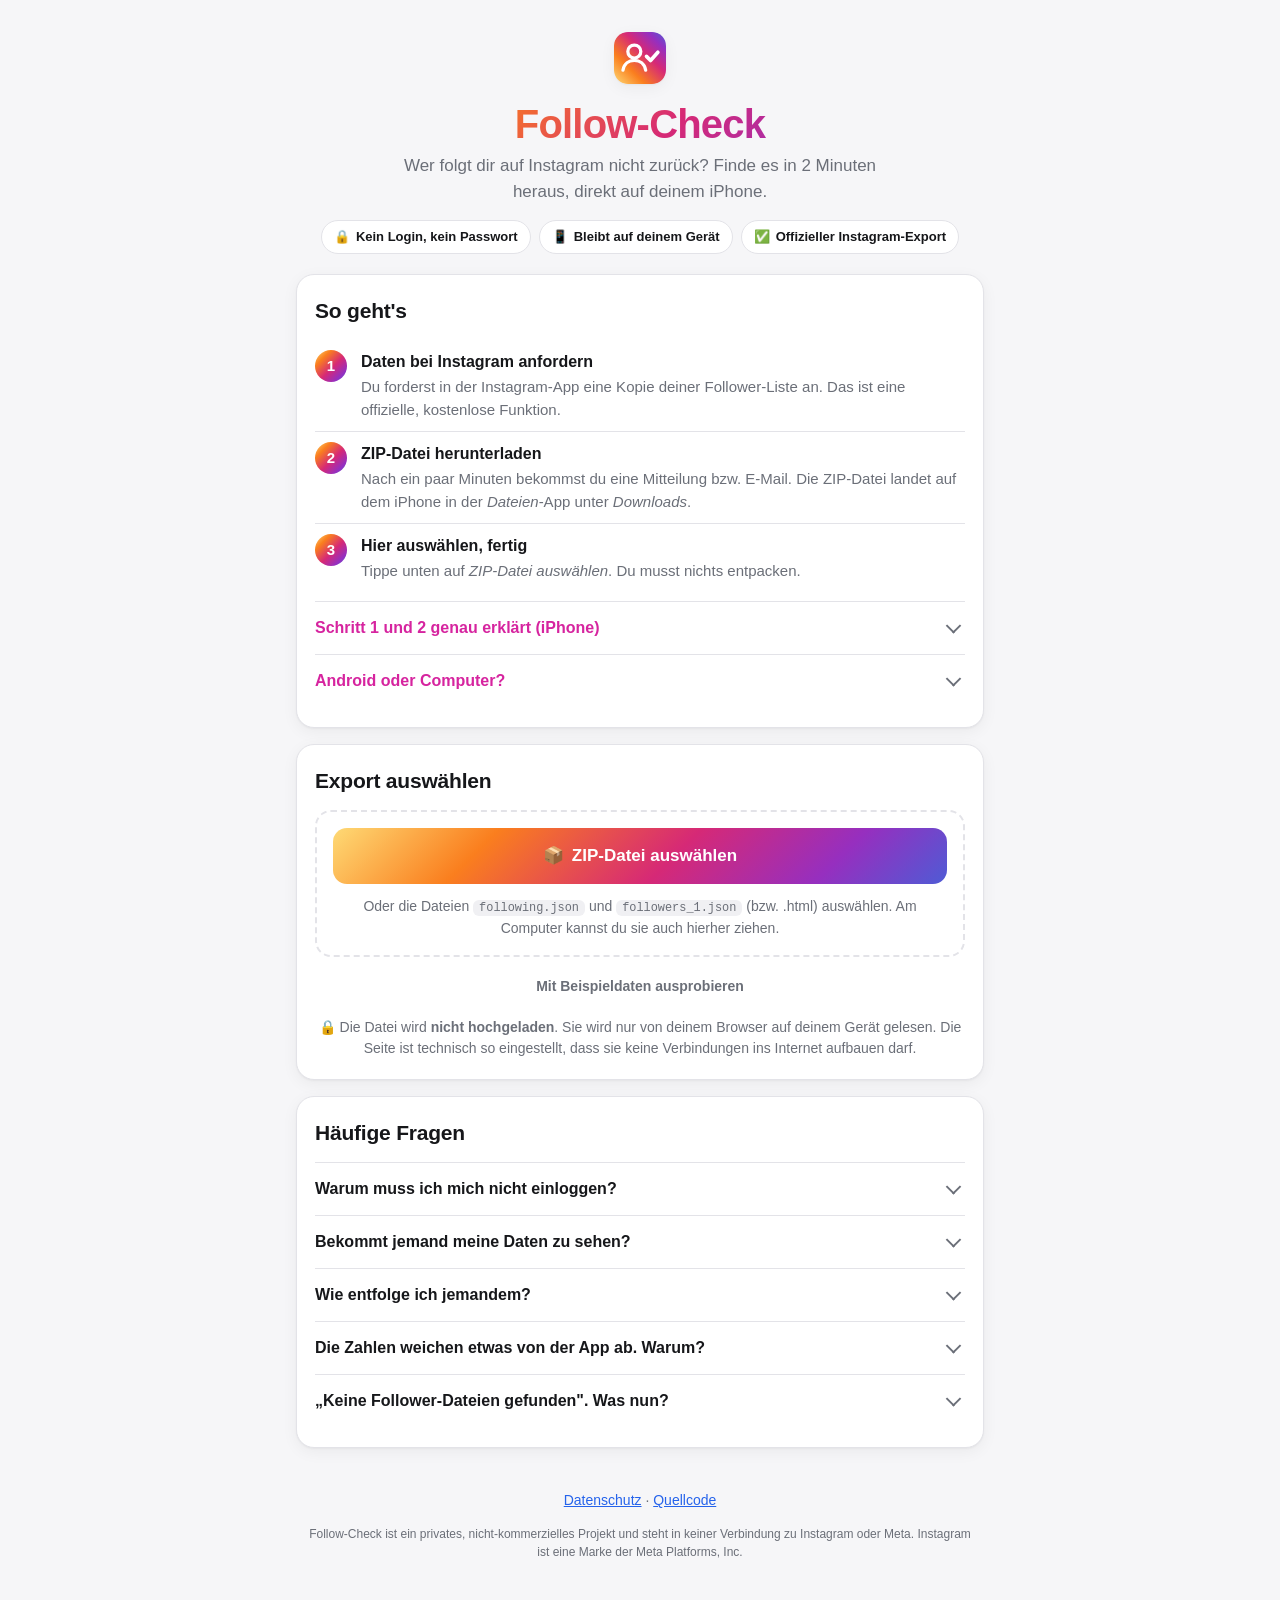
==== index.html @ 9e277bc3 "Initial Follow-Check web app release Add the first complete version of Follow-Check as a static GitH" ====
<!DOCTYPE html>
<html lang="de">
<head>
<meta charset="UTF-8">
<meta name="viewport" content="width=device-width, initial-scale=1, viewport-fit=cover">
<meta http-equiv="Content-Security-Policy" content="default-src 'none'; script-src 'self'; style-src 'self'; img-src 'self' data:; manifest-src 'self'; connect-src 'none'; form-action 'none'; base-uri 'none'">
<meta name="referrer" content="no-referrer">
<meta name="description" content="Finde heraus, wer dir auf Instagram nicht zurückfolgt. Ohne Login, ohne Upload: dein offizieller Datenexport wird nur auf deinem Gerät ausgewertet.">
<meta name="theme-color" content="#f6f6f8" media="(prefers-color-scheme: light)">
<meta name="theme-color" content="#0f1115" media="(prefers-color-scheme: dark)">
<meta name="apple-mobile-web-app-capable" content="yes">
<meta name="mobile-web-app-capable" content="yes">
<meta name="apple-mobile-web-app-status-bar-style" content="default">
<meta name="apple-mobile-web-app-title" content="Follow-Check">
<meta name="format-detection" content="telephone=no">
<title>Follow-Check</title>
<link rel="icon" href="icon.svg" type="image/svg+xml">
<link rel="apple-touch-icon" href="apple-touch-icon.png">
<link rel="manifest" href="manifest.webmanifest">
<link rel="stylesheet" href="style.css">
</head>
<body>
<div class="wrap">

  <header class="hero">
    <img class="logo" src="icon.svg" alt="" width="52" height="52">
    <h1>Follow-Check</h1>
    <p class="lead">Wer folgt dir auf Instagram nicht zurück? Finde es in 2 Minuten heraus, direkt auf deinem iPhone.</p>
    <ul class="trust">
      <li><span class="ico" aria-hidden="true">🔒</span>Kein Login, kein Passwort</li>
      <li><span class="ico" aria-hidden="true">📱</span>Bleibt auf deinem Gerät</li>
      <li><span class="ico" aria-hidden="true">✅</span>Offizieller Instagram-Export</li>
    </ul>
  </header>

  <!-- ===== Anleitung ===== -->
  <section class="card" id="anleitung" aria-labelledby="h-anleitung">
    <h2 id="h-anleitung">So geht's</h2>
    <ol class="steps">
      <li>
        <div class="step-num">1</div>
        <div>
          <strong>Daten bei Instagram anfordern</strong>
          <p>Du forderst in der Instagram-App eine Kopie deiner Follower-Liste an. Das ist eine offizielle, kostenlose Funktion.</p>
        </div>
      </li>
      <li>
        <div class="step-num">2</div>
        <div>
          <strong>ZIP-Datei herunterladen</strong>
          <p>Nach ein paar Minuten bekommst du eine Mitteilung bzw. E-Mail. Die ZIP-Datei landet auf dem iPhone in der <em>Dateien</em>-App unter <em>Downloads</em>.</p>
        </div>
      </li>
      <li>
        <div class="step-num">3</div>
        <div>
          <strong>Hier auswählen, fertig</strong>
          <p>Tippe unten auf <em>ZIP-Datei auswählen</em>. Du musst nichts entpacken.</p>
        </div>
      </li>
    </ol>

    <details class="guide" id="guide-iphone">
      <summary>Schritt 1 und 2 genau erklärt (iPhone)</summary>
      <div class="guide-body">
        <h3>Export in der Instagram-App anfordern</h3>
        <ol class="sub">
          <li>Öffne Instagram und tippe unten rechts auf dein <b>Profilbild</b>.</li>
          <li>Tippe oben rechts auf das <b>Menü ☰</b>.</li>
          <li>Tippe auf <b>Kontenübersicht</b> (Accounts Center).</li>
          <li>Wähle <b>Deine Informationen und Berechtigungen</b>.</li>
          <li>Tippe auf <b>Deine Informationen exportieren</b> und dann auf <b>Export erstellen</b>.</li>
          <li>Wähle dein <b>Instagram-Profil</b> und dann <b>Auf Gerät exportieren</b>.</li>
          <li>Tippe auf <b>Informationen anpassen</b>, entferne alle Häkchen und wähle nur <b>Follower und gefolgte Konten</b>. So ist der Export klein und schnell fertig.</li>
          <li>Stelle ein: <b>Zeitraum: Gesamter Zeitraum</b> und <b>Format: JSON</b>.</li>
          <li>Tippe auf <b>Export starten</b>.</li>
        </ol>
        <p class="note">Die Bezeichnungen können je nach App-Version leicht abweichen. Auf Englisch heisst es: Accounts Center → Your information and permissions → Export your information.</p>

        <h3>ZIP-Datei herunterladen</h3>
        <ol class="sub">
          <li>Warte auf die Mitteilung oder E-Mail von Instagram. Meist dauert es nur wenige Minuten, manchmal länger.</li>
          <li>Gehe wieder zu <b>Deine Informationen exportieren</b>. Beim fertigen Export tippst du auf <b>Herunterladen</b> (evtl. musst du dein Passwort bei Instagram bestätigen).</li>
          <li>Safari fragt, ob du die Datei laden möchtest: <b>Laden</b>. Die Datei heisst z.&nbsp;B. <code>instagram-deinname-2026-…zip</code>.</li>
          <li>Komm zurück auf diese Seite und tippe auf <b>ZIP-Datei auswählen</b> → <b>Durchsuchen</b> → <b>Downloads</b>.</li>
        </ol>
        <p class="note">Nicht entpacken nötig. Falls du die ZIP doch schon entpackt hast: Wähle die Dateien <code>following.json</code> und <code>followers_1.json</code> aus dem Ordner <code>connections/followers_and_following</code>.</p>
      </div>
    </details>

    <details class="guide">
      <summary>Android oder Computer?</summary>
      <div class="guide-body">
        <p>Funktioniert genau gleich. Am Computer kannst du den Export auch unter <b>accountscenter.instagram.com</b> → <b>Deine Informationen und Berechtigungen</b> → <b>Deine Informationen exportieren</b> anfordern. Danach die ZIP-Datei hier auswählen oder einfach ins Feld ziehen.</p>
      </div>
    </details>
  </section>

  <!-- ===== Upload ===== -->
  <section class="card upload" id="upload" aria-labelledby="h-upload">
    <h2 id="h-upload">Export auswählen</h2>
    <div class="drop" id="drop">
      <label class="btn btn-primary btn-big" for="file">
        <span aria-hidden="true">📦</span> ZIP-Datei auswählen
      </label>
      <input type="file" id="file" multiple>
      <p class="hint">Oder die Dateien <code>following.json</code> und <code>followers_1.json</code> (bzw. .html) auswählen. Am Computer kannst du sie auch hierher ziehen.</p>
    </div>
    <div class="status" id="status" role="status" aria-live="polite"></div>
    <div class="row-actions">
      <button class="btn btn-ghost" id="demo" type="button">Mit Beispieldaten ausprobieren</button>
    </div>
    <p class="privacy-note">🔒 Die Datei wird <b>nicht hochgeladen</b>. Sie wird nur von deinem Browser auf deinem Gerät gelesen. Die Seite ist technisch so eingestellt, dass sie keine Verbindungen ins Internet aufbauen darf.</p>
  </section>

  <!-- ===== Ergebnisse ===== -->
  <section id="results" class="results" hidden aria-labelledby="h-results">
    <h2 id="h-results" class="visually-hidden">Ergebnis</h2>

    <div class="summary" id="summary"></div>

    <div class="sticky">
      <div class="segmented" role="tablist" aria-label="Kategorie">
        <button role="tab" class="seg active" data-key="notback" aria-selected="true">
          <span class="seg-label">Folgen dir nicht</span><span class="seg-count" id="c-notback">0</span>
        </button>
        <button role="tab" class="seg" data-key="fans" aria-selected="false">
          <span class="seg-label">Du folgst nicht</span><span class="seg-count" id="c-fans">0</span>
        </button>
        <button role="tab" class="seg" data-key="mutual" aria-selected="false">
          <span class="seg-label">Gegenseitig</span><span class="seg-count" id="c-mutual">0</span>
        </button>
      </div>
      <div class="filters">
        <input type="search" id="search" placeholder="Username suchen" autocomplete="off" autocapitalize="none" autocorrect="off" spellcheck="false" enterkeyhint="search" aria-label="Username suchen">
        <select id="sort" aria-label="Sortierung">
          <option value="az">A–Z</option>
          <option value="new">Neueste zuerst</option>
          <option value="old">Älteste zuerst</option>
        </select>
      </div>
    </div>

    <p class="desc" id="desc"></p>
    <label class="toggle"><input type="checkbox" id="hide-done"> Abgehakte ausblenden</label>

    <ul class="list" id="list"></ul>
    <div class="empty" id="empty" hidden></div>

    <div class="tools card">
      <h3>Liste weiterverwenden</h3>
      <div class="tool-buttons">
        <button class="btn" id="copy" type="button">Liste kopieren</button>
        <button class="btn" id="export" type="button">Als CSV speichern</button>
        <button class="btn btn-ghost" id="reset" type="button">Neu starten</button>
      </div>
      <label class="toggle remember">
        <input type="checkbox" id="remember">
        <span><b>Auf diesem Gerät merken</b><br><small>Praktisch, wenn du zwischen Instagram und Safari hin- und herwechselst. Wird nur im Browser dieses Geräts gespeichert, nie an uns gesendet. Mit „Neu starten" wieder gelöscht.</small></span>
      </label>
    </div>
  </section>

  <!-- ===== FAQ ===== -->
  <section class="card faq" aria-labelledby="h-faq">
    <h2 id="h-faq">Häufige Fragen</h2>
    <details>
      <summary>Warum muss ich mich nicht einloggen?</summary>
      <p>Weil du deine Daten selbst bei Instagram anforderst. Follow-Check liest nur die Datei, die du auswählst. Gib dein Instagram-Passwort nie auf fremden Seiten ein. Seriöse Tools brauchen es nicht.</p>
    </details>
    <details>
      <summary>Bekommt jemand meine Daten zu sehen?</summary>
      <p>Nein. Die Auswertung passiert komplett in deinem Browser. Es gibt keinen Server, keine Datenbank und kein Tracking. Du kannst nach dem Laden der Seite sogar in den Flugmodus wechseln, es funktioniert trotzdem.</p>
    </details>
    <details>
      <summary>Wie entfolge ich jemandem?</summary>
      <p>Tippe in der Liste auf einen Namen. Das Profil öffnet sich in der Instagram-App, dort tippst du auf <em>Gefolgt</em> → <em>Nicht mehr folgen</em>. Zurück in Safari ist der Eintrag abgehakt, damit du den Überblick behältst.</p>
    </details>
    <details>
      <summary>Die Zahlen weichen etwas von der App ab. Warum?</summary>
      <p>Der Export ist eine Momentaufnahme. Wer dir seither gefolgt ist oder entfolgt hat, fehlt. Ausserdem führt Instagram deaktivierte oder gesperrte Konten teilweise noch im Export. Für aktuelle Zahlen einfach einen neuen Export anfordern.</p>
    </details>
    <details>
      <summary>„Keine Follower-Dateien gefunden". Was nun?</summary>
      <p>Wahrscheinlich wurde beim Export nicht <em>Follower und gefolgte Konten</em> ausgewählt oder das Format war nicht JSON bzw. HTML. Fordere den Export nochmals gemäss Anleitung an. Wenn Instagram den Export in mehrere ZIP-Dateien aufteilt, wähle alle gleichzeitig aus.</p>
    </details>
  </section>

  <footer class="footer">
    <p><a href="datenschutz.html">Datenschutz</a> · <a href="https://github.com/linusscodingg/Insta-Flow" rel="noopener noreferrer">Quellcode</a></p>
    <p class="small">Follow-Check ist ein privates, nicht-kommerzielles Projekt und steht in keiner Verbindung zu Instagram oder Meta. Instagram ist eine Marke der Meta Platforms, Inc.</p>
  </footer>
</div>

<div class="toast" id="toast" role="status" aria-live="polite"></div>
<script src="app.js"></script>
</body>
</html>
---- style.css ----
:root {
  --bg: #f6f6f8;
  --card: #ffffff;
  --card2: #f0f0f3;
  --border: #e3e3e8;
  --text: #16171a;
  --muted: #6b6f78;
  --accent: #d6249f;
  --accent-soft: rgba(214, 36, 159, .10);
  --grad: linear-gradient(135deg, #feda75 0%, #fa7e1e 25%, #d62976 55%, #962fbf 80%, #4f5bd5 100%);
  --green: #16a34a;
  --green-soft: rgba(22, 163, 74, .10);
  --red: #e0245e;
  --red-soft: rgba(224, 36, 94, .10);
  --blue: #2563eb;
  --blue-soft: rgba(37, 99, 235, .10);
  --shadow: 0 1px 2px rgba(0,0,0,.04), 0 4px 16px rgba(0,0,0,.05);
  --radius: 18px;
  color-scheme: light dark;
}
@media (prefers-color-scheme: dark) {
  :root {
    --bg: #0f1115;
    --card: #181b22;
    --card2: #222630;
    --border: #2c313c;
    --text: #eceef1;
    --muted: #9aa0ac;
    --accent-soft: rgba(214, 36, 159, .18);
    --green: #34d399;
    --green-soft: rgba(52, 211, 153, .14);
    --red: #fb7185;
    --red-soft: rgba(251, 113, 133, .14);
    --blue: #60a5fa;
    --blue-soft: rgba(96, 165, 250, .14);
    --shadow: none;
  }
}

* { box-sizing: border-box; }
[hidden] { display: none !important; }
html { -webkit-text-size-adjust: 100%; text-size-adjust: 100%; }
body {
  margin: 0;
  font-family: -apple-system, BlinkMacSystemFont, "SF Pro Text", "Segoe UI", Roboto, Helvetica, Arial, sans-serif;
  background: var(--bg);
  color: var(--text);
  line-height: 1.5;
  font-size: 16px;
  -webkit-tap-highlight-color: transparent;
}
a { color: var(--blue); }
code {
  background: var(--card2); padding: 1px 6px; border-radius: 6px;
  font-size: .85em; word-break: break-all;
}
.visually-hidden {
  position: absolute !important; width: 1px; height: 1px; overflow: hidden;
  clip: rect(0 0 0 0); white-space: nowrap;
}

.wrap {
  max-width: 720px; margin: 0 auto;
  padding: calc(20px + env(safe-area-inset-top)) max(16px, env(safe-area-inset-right)) calc(40px + env(safe-area-inset-bottom)) max(16px, env(safe-area-inset-left));
}

/* ---------- Hero ---------- */
.hero { text-align: center; padding: 12px 4px 20px; }
.logo { border-radius: 14px; box-shadow: var(--shadow); }
.hero h1 {
  font-size: 32px; line-height: 1.15; margin: 10px 0 6px; letter-spacing: -.02em;
  background: var(--grad); -webkit-background-clip: text; background-clip: text; -webkit-text-fill-color: transparent;
}
.lead { margin: 0 auto 16px; color: var(--muted); font-size: 17px; max-width: 30em; }
.trust {
  list-style: none; padding: 0; margin: 0;
  display: flex; flex-wrap: wrap; justify-content: center; gap: 8px;
}
.trust li {
  background: var(--card); border: 1px solid var(--border); border-radius: 999px;
  padding: 6px 12px; font-size: 13px; font-weight: 600; display: flex; align-items: center; gap: 6px;
}

/* ---------- Cards ---------- */
.card {
  background: var(--card); border: 1px solid var(--border); border-radius: var(--radius);
  padding: 20px 18px; margin: 0 0 16px; box-shadow: var(--shadow);
}
.card h2 { font-size: 21px; margin: 0 0 14px; letter-spacing: -.01em; }
.card h3 { font-size: 16px; margin: 18px 0 8px; }

/* Steps */
.steps { list-style: none; padding: 0; margin: 0 0 8px; }
.steps li { display: flex; gap: 14px; align-items: flex-start; padding: 10px 0; }
.steps li + li { border-top: 1px solid var(--border); }
.steps p { margin: 2px 0 0; color: var(--muted); font-size: 15px; }
.step-num {
  flex: none; width: 32px; height: 32px; border-radius: 50%;
  background: var(--grad); color: #fff; font-weight: 700;
  display: grid; place-items: center; font-size: 15px;
}

/* Details / accordions */
details { border-top: 1px solid var(--border); }
details:last-of-type { border-bottom: 0; }
summary {
  list-style: none; cursor: pointer; font-weight: 600; padding: 14px 28px 14px 0;
  position: relative; min-height: 48px; display: flex; align-items: center;
}
summary::-webkit-details-marker { display: none; }
summary::after {
  content: ""; position: absolute; right: 6px; top: 50%;
  width: 9px; height: 9px; border-right: 2px solid var(--muted); border-bottom: 2px solid var(--muted);
  transform: translateY(-70%) rotate(45deg); transition: transform .2s;
}
details[open] > summary::after { transform: translateY(-30%) rotate(-135deg); }
.guide summary { color: var(--accent); }
.guide-body { padding: 0 0 12px; }
.guide-body h3:first-child { margin-top: 0; }
.sub { padding-left: 22px; margin: 0; }
.sub li { margin: 0 0 8px; padding-left: 2px; }
.note {
  font-size: 14px; color: var(--muted); background: var(--card2);
  border-radius: 12px; padding: 10px 12px; margin: 10px 0 0;
}
.faq details p { margin: 0 0 14px; color: var(--muted); }

/* ---------- Buttons ---------- */
.btn {
  appearance: none; -webkit-appearance: none;
  display: inline-flex; align-items: center; justify-content: center; gap: 8px;
  min-height: 44px; padding: 10px 16px; border-radius: 12px;
  border: 1px solid var(--border); background: var(--card2); color: var(--text);
  font: inherit; font-weight: 600; font-size: 15px; cursor: pointer;
  touch-action: manipulation;
}
.btn:active { transform: scale(.98); }
.btn:disabled { opacity: .45; cursor: not-allowed; }
.btn-primary { background: var(--grad); color: #fff; border: 0; }
.btn-big { width: 100%; min-height: 56px; font-size: 17px; border-radius: 14px; }
.btn-ghost { background: transparent; }

/* ---------- Upload ---------- */
.drop {
  border: 2px dashed var(--border); border-radius: 16px; padding: 16px;
  text-align: center; transition: border-color .15s, background .15s;
}
.drop.dragover { border-color: var(--accent); background: var(--accent-soft); }
.drop input[type=file] {
  position: absolute; width: 1px; height: 1px; opacity: 0; pointer-events: none;
}
.drop label:focus-within, .drop input:focus-visible + .hint { outline: 2px solid var(--accent); }
.hint { font-size: 14px; color: var(--muted); margin: 12px 0 0; }
.status { margin-top: 12px; }
.status:empty { display: none; }
.status .line {
  display: flex; gap: 8px; align-items: flex-start; font-size: 15px;
  padding: 8px 12px; border-radius: 10px; margin-bottom: 6px; background: var(--card2);
}
.status .ok { background: var(--green-soft); color: var(--green); }
.status .err { background: var(--red-soft); color: var(--red); }
.status .info { color: var(--muted); }
.row-actions { display: flex; justify-content: center; margin-top: 8px; }
.row-actions .btn { font-size: 14px; color: var(--muted); border: 0; }
.privacy-note { font-size: 14px; color: var(--muted); margin: 8px 0 0; text-align: center; }

/* ---------- Results ---------- */
.results { margin-bottom: 16px; scroll-margin-top: 8px; }
.summary {
  display: grid; grid-template-columns: repeat(2, 1fr); gap: 10px; margin-bottom: 12px;
}
.stat {
  background: var(--card); border: 1px solid var(--border); border-radius: 16px;
  padding: 12px 14px; box-shadow: var(--shadow);
}
.stat .n { font-size: 26px; font-weight: 700; letter-spacing: -.02em; line-height: 1.1; }
.stat .l { font-size: 13px; color: var(--muted); }

.sticky {
  position: sticky; top: 0; z-index: 5;
  background: var(--bg);
  padding: calc(8px + env(safe-area-inset-top)) 0 8px;
  margin: 0 calc(-1 * max(16px, env(safe-area-inset-left)));
  padding-left: max(16px, env(safe-area-inset-left)); padding-right: max(16px, env(safe-area-inset-right));
}
@supports ((-webkit-backdrop-filter: blur(1px)) or (backdrop-filter: blur(1px))) {
  .sticky {
    background: color-mix(in srgb, var(--bg) 92%, transparent);
    -webkit-backdrop-filter: saturate(180%) blur(16px); backdrop-filter: saturate(180%) blur(16px);
  }
}
.segmented {
  display: grid; grid-template-columns: repeat(3, 1fr); gap: 4px;
  background: var(--card2); padding: 4px; border-radius: 14px;
}
.seg {
  appearance: none; -webkit-appearance: none; border: 0; background: transparent; color: var(--muted);
  font: inherit; font-size: 13px; font-weight: 600; padding: 8px 4px; border-radius: 10px;
  min-height: 52px; cursor: pointer; display: flex; flex-direction: column; align-items: center; justify-content: center;
  line-height: 1.2; touch-action: manipulation;
}
.seg-count { font-size: 18px; font-weight: 700; color: var(--text); }
.seg.active { background: var(--card); color: var(--text); box-shadow: 0 1px 3px rgba(0,0,0,.12); }
.seg.active[data-key=notback] .seg-count { color: var(--red); }
.seg.active[data-key=fans] .seg-count { color: var(--blue); }
.seg.active[data-key=mutual] .seg-count { color: var(--green); }

.filters { display: flex; gap: 8px; margin-top: 8px; }
.filters input, .filters select {
  font: inherit; font-size: 16px; /* 16px verhindert Auto-Zoom auf iOS */
  color: var(--text); background: var(--card); border: 1px solid var(--border);
  border-radius: 12px; min-height: 44px; padding: 8px 12px;
}
.filters input { flex: 1; min-width: 0; -webkit-appearance: none; appearance: none; }
.filters select { flex: none; max-width: 42%; }
.filters input:focus, .filters select:focus { outline: none; border-color: var(--accent); }

.desc { color: var(--muted); font-size: 14px; margin: 10px 2px 4px; }
.toggle {
  display: flex; gap: 10px; align-items: center; font-size: 14px; color: var(--muted);
  min-height: 40px; cursor: pointer; padding: 0 2px;
}
.toggle input { width: 20px; height: 20px; accent-color: var(--accent); flex: none; margin: 0; }

.list { list-style: none; margin: 0; padding: 0; background: var(--card); border: 1px solid var(--border); border-radius: var(--radius); overflow: hidden; box-shadow: var(--shadow); }
.list:empty { display: none; }
.item { display: flex; align-items: center; border-top: 1px solid var(--border); }
.item:first-child { border-top: 0; }
.item a.open {
  flex: 1; min-width: 0; display: flex; align-items: center; gap: 12px;
  padding: 10px 6px 10px 14px; min-height: 60px; color: var(--text); text-decoration: none;
}
.item a.open:active { background: var(--card2); }
.avatar {
  flex: none; width: 40px; height: 40px; border-radius: 50%;
  display: grid; place-items: center; font-weight: 700; color: #fff; font-size: 16px;
  text-transform: uppercase;
}
.meta { min-width: 0; flex: 1; }
.uname { font-weight: 600; white-space: nowrap; overflow: hidden; text-overflow: ellipsis; display: block; }
.since { font-size: 13px; color: var(--muted); display: block; }
.chev { flex: none; color: var(--muted); font-size: 22px; line-height: 1; padding-right: 2px; }
.check {
  flex: none; appearance: none; -webkit-appearance: none; border: 0; background: transparent;
  width: 52px; min-height: 60px; display: grid; place-items: center; cursor: pointer; touch-action: manipulation;
}
.check span {
  width: 26px; height: 26px; border-radius: 50%; border: 2px solid var(--border);
  display: grid; place-items: center; font-size: 15px; color: transparent; font-weight: 700;
}
.item.done .check span { background: var(--green); border-color: var(--green); color: #fff; }
.item.done .uname { text-decoration: line-through; color: var(--muted); }
.item.done .avatar { opacity: .45; }
.empty {
  text-align: center; color: var(--muted); padding: 32px 16px; background: var(--card);
  border: 1px solid var(--border); border-radius: var(--radius);
}
.more { display: flex; justify-content: center; padding: 12px; }

.tools { margin-top: 16px; }
.tools h3 { margin-top: 0; }
.tool-buttons { display: flex; flex-wrap: wrap; gap: 8px; margin-bottom: 8px; }
.tool-buttons .btn { flex: 1 1 140px; }
.remember { align-items: flex-start; color: var(--text); padding-top: 8px; border-top: 1px solid var(--border); margin-top: 8px; }
.remember input { margin-top: 3px; }
.remember small { color: var(--muted); font-size: 13px; }

/* ---------- Footer / Toast ---------- */
.footer { text-align: center; color: var(--muted); font-size: 14px; padding: 12px 8px 0; }
.footer .small { font-size: 12px; }
.toast {
  position: fixed; left: 50%; bottom: calc(20px + env(safe-area-inset-bottom));
  transform: translateX(-50%) translateY(20px); opacity: 0; pointer-events: none;
  background: #16171a; color: #fff; padding: 10px 16px; border-radius: 999px; font-size: 14px; font-weight: 600;
  transition: opacity .2s, transform .2s; z-index: 20; max-width: calc(100% - 32px); text-align: center;
}
.toast.show { opacity: 1; transform: translateX(-50%) translateY(0); }

/* ---------- Unterseiten (Datenschutz) ---------- */
.page h1 { font-size: 28px; margin: 8px 0 4px; }
.page h2 { font-size: 19px; margin: 24px 0 6px; }
.page p, .page li { color: var(--text); }
.page .muted { color: var(--muted); }
.back { display: inline-flex; align-items: center; gap: 6px; min-height: 44px; font-weight: 600; text-decoration: none; }

@media (min-width: 640px) {
  .summary { grid-template-columns: repeat(4, 1fr); }
  .seg { font-size: 14px; }
  .hero h1 { font-size: 40px; }
}
@media (prefers-reduced-motion: reduce) {
  * { transition: none !important; }
}
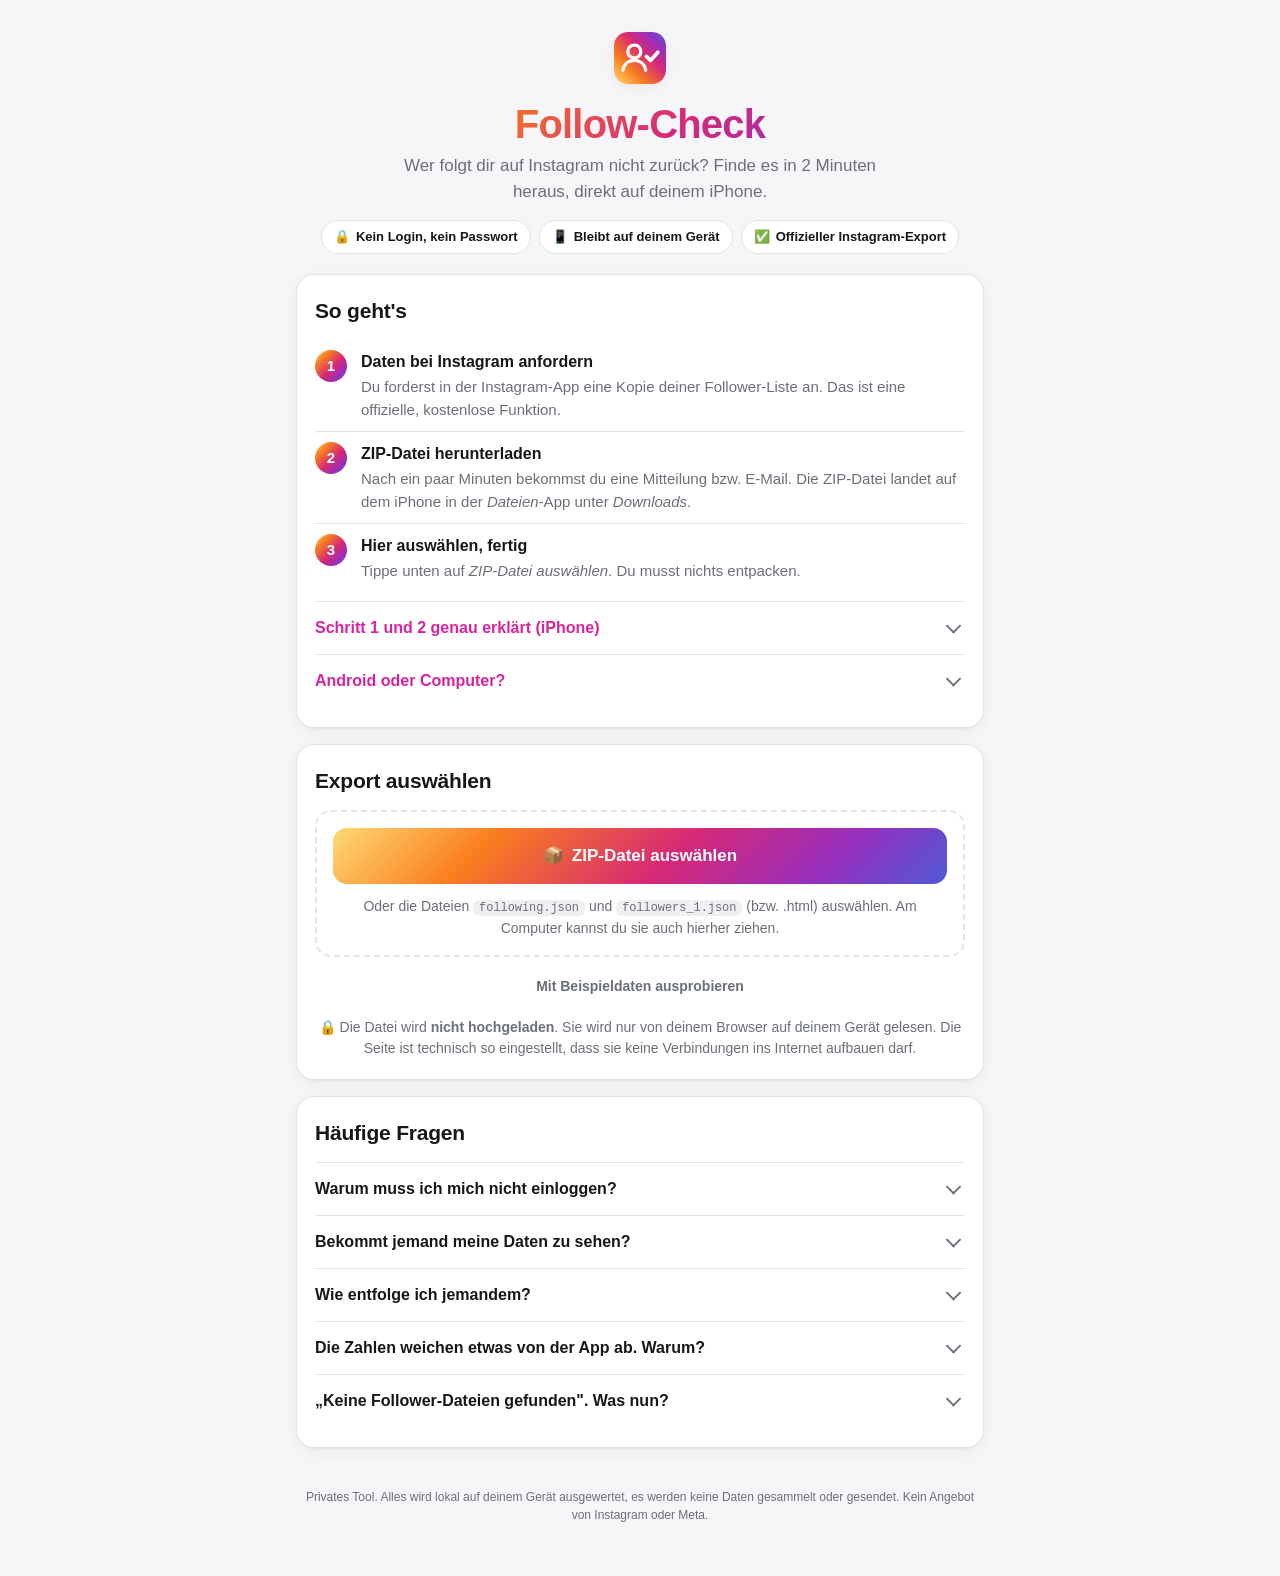
==== commit ac41691e: "Remove privacy page and block indexing Deletes the separate Datenschutz page and removes its links, " ====
--- a/index.html
+++ b/index.html
@@ -5,6 +5,7 @@
 <meta name="viewport" content="width=device-width, initial-scale=1, viewport-fit=cover">
 <meta http-equiv="Content-Security-Policy" content="default-src 'none'; script-src 'self'; style-src 'self'; img-src 'self' data:; manifest-src 'self'; connect-src 'none'; form-action 'none'; base-uri 'none'">
 <meta name="referrer" content="no-referrer">
+<meta name="robots" content="noindex, nofollow">
 <meta name="description" content="Finde heraus, wer dir auf Instagram nicht zurückfolgt. Ohne Login, ohne Upload: dein offizieller Datenexport wird nur auf deinem Gerät ausgewertet.">
 <meta name="theme-color" content="#f6f6f8" media="(prefers-color-scheme: light)">
 <meta name="theme-color" content="#0f1115" media="(prefers-color-scheme: dark)">
@@ -187,8 +188,7 @@
   </section>
 
   <footer class="footer">
-    <p><a href="datenschutz.html">Datenschutz</a> · <a href="https://github.com/linusscodingg/Insta-Flow" rel="noopener noreferrer">Quellcode</a></p>
-    <p class="small">Follow-Check ist ein privates, nicht-kommerzielles Projekt und steht in keiner Verbindung zu Instagram oder Meta. Instagram ist eine Marke der Meta Platforms, Inc.</p>
+    <p class="small">Privates Tool. Alles wird lokal auf deinem Gerät ausgewertet, es werden keine Daten gesammelt oder gesendet. Kein Angebot von Instagram oder Meta.</p>
   </footer>
 </div>
 
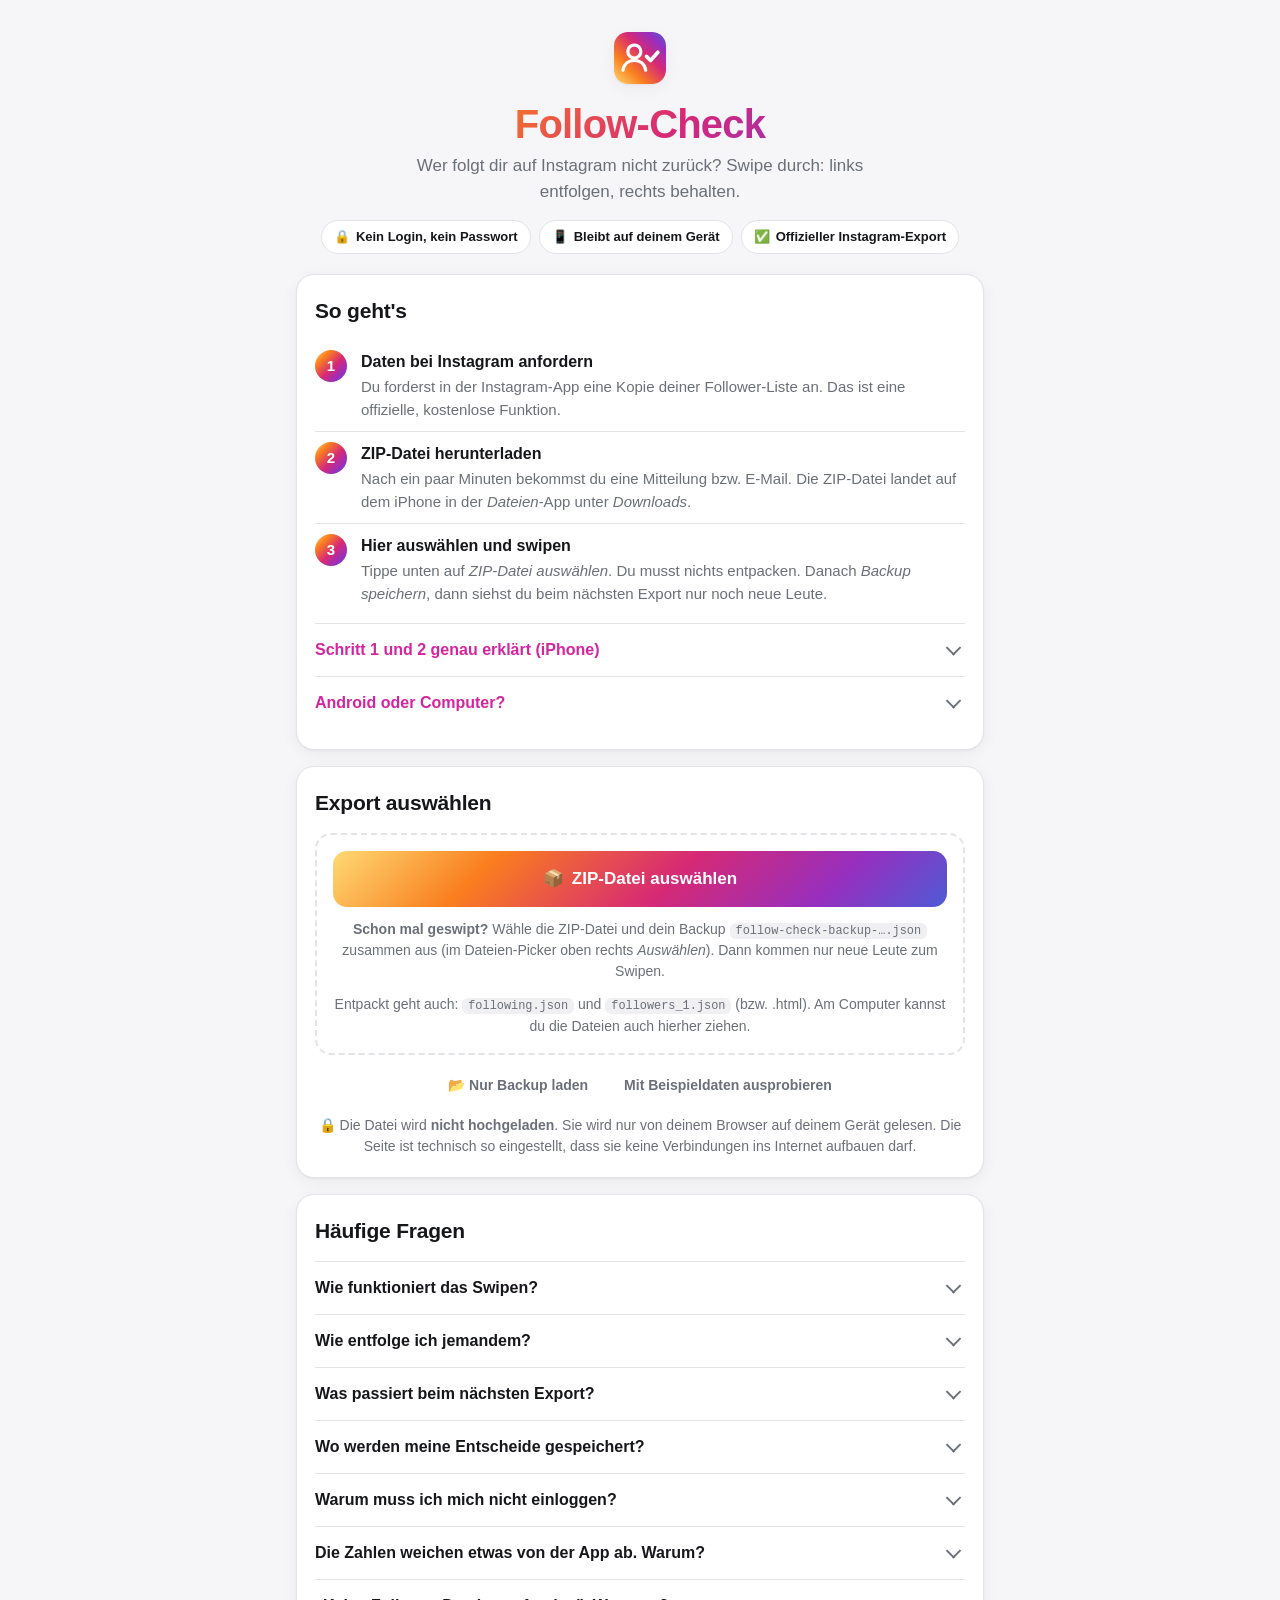
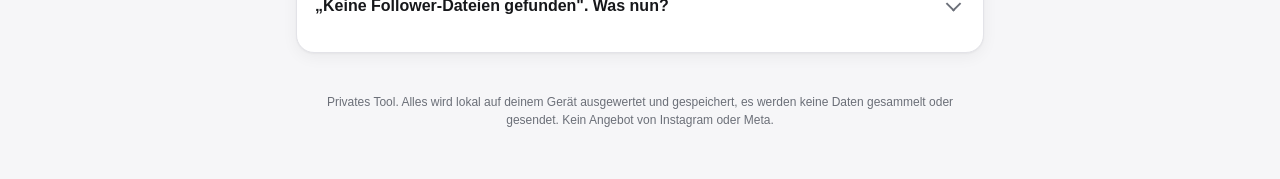
==== commit 8b7a3cfb: "Add swipe flow with backup persistence Reworks Follow-Check from static result lists into a swipe-ba" ====
--- a/index.html
+++ b/index.html
@@ -6,7 +6,7 @@
 <meta http-equiv="Content-Security-Policy" content="default-src 'none'; script-src 'self'; style-src 'self'; img-src 'self' data:; manifest-src 'self'; connect-src 'none'; form-action 'none'; base-uri 'none'">
 <meta name="referrer" content="no-referrer">
 <meta name="robots" content="noindex, nofollow">
-<meta name="description" content="Finde heraus, wer dir auf Instagram nicht zurückfolgt. Ohne Login, ohne Upload: dein offizieller Datenexport wird nur auf deinem Gerät ausgewertet.">
+<meta name="description" content="Finde heraus, wer dir auf Instagram nicht zurückfolgt, und entscheide per Swipe. Ohne Login, ohne Upload: alles bleibt auf deinem Gerät.">
 <meta name="theme-color" content="#f6f6f8" media="(prefers-color-scheme: light)">
 <meta name="theme-color" content="#0f1115" media="(prefers-color-scheme: dark)">
 <meta name="apple-mobile-web-app-capable" content="yes">
@@ -26,13 +26,95 @@
   <header class="hero">
     <img class="logo" src="icon.svg" alt="" width="52" height="52">
     <h1>Follow-Check</h1>
-    <p class="lead">Wer folgt dir auf Instagram nicht zurück? Finde es in 2 Minuten heraus, direkt auf deinem iPhone.</p>
+    <p class="lead">Wer folgt dir auf Instagram nicht zurück? Swipe durch: links entfolgen, rechts behalten.</p>
     <ul class="trust">
       <li><span class="ico" aria-hidden="true">🔒</span>Kein Login, kein Passwort</li>
       <li><span class="ico" aria-hidden="true">📱</span>Bleibt auf deinem Gerät</li>
       <li><span class="ico" aria-hidden="true">✅</span>Offizieller Instagram-Export</li>
     </ul>
   </header>
+
+  <!-- ===== Ergebnisse ===== -->
+  <section id="results" class="results" hidden aria-labelledby="h-results">
+    <h2 id="h-results" class="visually-hidden">Ergebnis</h2>
+
+    <div class="summary" id="summary"></div>
+    <div class="import-note" id="import-note" hidden></div>
+
+    <div class="sticky">
+      <div class="segmented" role="tablist" aria-label="Ansicht">
+        <button role="tab" class="seg active" data-key="swipe" aria-selected="true">
+          <span class="seg-label">Swipen</span><span class="seg-count" id="c-swipe">0</span>
+        </button>
+        <button role="tab" class="seg" data-key="unfollow" aria-selected="false">
+          <span class="seg-label">Entfolgen</span><span class="seg-count" id="c-unfollow">0</span>
+        </button>
+        <button role="tab" class="seg" data-key="keep" aria-selected="false">
+          <span class="seg-label">Behalten</span><span class="seg-count" id="c-keep">0</span>
+        </button>
+      </div>
+      <div class="filters" id="filters" hidden>
+        <input type="search" id="search" placeholder="Username suchen" autocomplete="off" autocapitalize="none" autocorrect="off" spellcheck="false" enterkeyhint="search" aria-label="Username suchen">
+        <select id="sort" aria-label="Sortierung">
+          <option value="recent">Zuletzt entschieden</option>
+          <option value="az">A–Z</option>
+          <option value="new">Neueste zuerst</option>
+          <option value="old">Älteste zuerst</option>
+        </select>
+      </div>
+    </div>
+
+    <!-- Swipen -->
+    <div class="view" id="view-swipe">
+      <div class="swipe-top">
+        <span class="progress" id="progress"></span>
+        <select id="order" aria-label="Reihenfolge">
+          <option value="new">Neueste zuerst</option>
+          <option value="old">Älteste zuerst</option>
+          <option value="az">A–Z</option>
+        </select>
+      </div>
+      <div class="deck" id="deck" aria-live="polite"></div>
+      <div class="deck-empty" id="deck-empty" hidden></div>
+      <div class="swipe-actions" id="swipe-actions">
+        <button class="act act-no" id="btn-no" type="button" aria-label="Entfolgen (Pfeil links)" title="Entfolgen (←)">✕</button>
+        <button class="act act-undo" id="btn-undo" type="button" aria-label="Rückgängig" title="Rückgängig (Backspace)">↶</button>
+        <button class="act act-yes" id="btn-yes" type="button" aria-label="Behalten (Pfeil rechts)" title="Behalten (→)">♥</button>
+      </div>
+      <p class="swipe-hint">← Entfolgen &nbsp;·&nbsp; Behalten → &nbsp;·&nbsp; Karte antippen öffnet das Profil</p>
+    </div>
+
+    <!-- Listen -->
+    <div class="view" id="view-list" hidden>
+      <p class="desc" id="desc"></p>
+      <label class="toggle" id="hide-done-wrap"><input type="checkbox" id="hide-done"> Erledigte ausblenden</label>
+      <ul class="list" id="list"></ul>
+      <div class="empty" id="empty" hidden></div>
+    </div>
+
+    <div class="backup-banner" id="backup-banner" hidden>
+      <span class="bb-text" id="backup-banner-text"></span>
+      <button class="btn btn-primary" id="backup-banner-btn" type="button">💾 Jetzt sichern</button>
+    </div>
+
+    <div class="tools card" id="tools">
+      <h3>Backup</h3>
+      <p class="store-info" id="store-info"></p>
+      <ol class="backup-steps">
+        <li><b>Nach dem Swipen:</b> <em>Backup speichern</em> tippen. Die Datei landet in der <em>Dateien</em>-App unter <em>iCloud Drive → Downloads</em>.</li>
+        <li><b>Beim nächsten Mal:</b> Oben bei <em>Neuen Export laden</em> die neue ZIP-Datei <b>und</b> das Backup zusammen auswählen. Fertig, du swipest nur neue Leute.</li>
+      </ol>
+      <p class="note">Warum? Deine Entscheide liegen sonst nur im Browser, und Safari löscht diesen Speicher, wenn du die Seite eine Weile nicht öffnest. Das Backup ist dein sicherer Stand.</p>
+      <div class="tool-buttons">
+        <button class="btn" id="backup-save" type="button">💾 Backup speichern</button>
+        <label class="btn" for="backup-file">📂 Backup laden</label>
+      </div>
+      <div class="tool-buttons">
+        <button class="btn btn-ghost" id="copy" type="button">Liste kopieren</button>
+        <button class="btn btn-ghost btn-danger" id="reset" type="button">Alles löschen</button>
+      </div>
+    </div>
+  </section>
 
   <!-- ===== Anleitung ===== -->
   <section class="card" id="anleitung" aria-labelledby="h-anleitung">
@@ -55,8 +137,8 @@
       <li>
         <div class="step-num">3</div>
         <div>
-          <strong>Hier auswählen, fertig</strong>
-          <p>Tippe unten auf <em>ZIP-Datei auswählen</em>. Du musst nichts entpacken.</p>
+          <strong>Hier auswählen und swipen</strong>
+          <p>Tippe unten auf <em>ZIP-Datei auswählen</em>. Du musst nichts entpacken. Danach <em>Backup speichern</em>, dann siehst du beim nächsten Export nur noch neue Leute.</p>
         </div>
       </li>
     </ol>
@@ -92,7 +174,7 @@
     <details class="guide">
       <summary>Android oder Computer?</summary>
       <div class="guide-body">
-        <p>Funktioniert genau gleich. Am Computer kannst du den Export auch unter <b>accountscenter.instagram.com</b> → <b>Deine Informationen und Berechtigungen</b> → <b>Deine Informationen exportieren</b> anfordern. Danach die ZIP-Datei hier auswählen oder einfach ins Feld ziehen.</p>
+        <p>Funktioniert genau gleich. Am Computer kannst du den Export auch unter <b>accountscenter.instagram.com</b> → <b>Deine Informationen und Berechtigungen</b> → <b>Deine Informationen exportieren</b> anfordern. Danach die ZIP-Datei hier auswählen oder einfach ins Feld ziehen. Swipen geht dort auch mit der Maus oder den Pfeiltasten.</p>
       </div>
     </details>
   </section>
@@ -105,79 +187,43 @@
         <span aria-hidden="true">📦</span> ZIP-Datei auswählen
       </label>
       <input type="file" id="file" multiple>
-      <p class="hint">Oder die Dateien <code>following.json</code> und <code>followers_1.json</code> (bzw. .html) auswählen. Am Computer kannst du sie auch hierher ziehen.</p>
+      <p class="hint"><b>Schon mal geswipt?</b> Wähle die ZIP-Datei und dein Backup <code>follow-check-backup-….json</code> zusammen aus (im Dateien-Picker oben rechts <em>Auswählen</em>). Dann kommen nur neue Leute zum Swipen.</p>
+      <p class="hint">Entpackt geht auch: <code>following.json</code> und <code>followers_1.json</code> (bzw. .html). Am Computer kannst du die Dateien auch hierher ziehen.</p>
     </div>
     <div class="status" id="status" role="status" aria-live="polite"></div>
     <div class="row-actions">
+      <label class="btn btn-ghost" for="backup-file">📂 Nur Backup laden</label>
+      <input type="file" id="backup-file" class="visually-hidden" accept=".json,application/json">
+      <button class="btn btn-ghost" id="show-guide" type="button" hidden>Anleitung anzeigen</button>
       <button class="btn btn-ghost" id="demo" type="button">Mit Beispieldaten ausprobieren</button>
     </div>
     <p class="privacy-note">🔒 Die Datei wird <b>nicht hochgeladen</b>. Sie wird nur von deinem Browser auf deinem Gerät gelesen. Die Seite ist technisch so eingestellt, dass sie keine Verbindungen ins Internet aufbauen darf.</p>
-  </section>
-
-  <!-- ===== Ergebnisse ===== -->
-  <section id="results" class="results" hidden aria-labelledby="h-results">
-    <h2 id="h-results" class="visually-hidden">Ergebnis</h2>
-
-    <div class="summary" id="summary"></div>
-
-    <div class="sticky">
-      <div class="segmented" role="tablist" aria-label="Kategorie">
-        <button role="tab" class="seg active" data-key="notback" aria-selected="true">
-          <span class="seg-label">Folgen dir nicht</span><span class="seg-count" id="c-notback">0</span>
-        </button>
-        <button role="tab" class="seg" data-key="fans" aria-selected="false">
-          <span class="seg-label">Du folgst nicht</span><span class="seg-count" id="c-fans">0</span>
-        </button>
-        <button role="tab" class="seg" data-key="mutual" aria-selected="false">
-          <span class="seg-label">Gegenseitig</span><span class="seg-count" id="c-mutual">0</span>
-        </button>
-      </div>
-      <div class="filters">
-        <input type="search" id="search" placeholder="Username suchen" autocomplete="off" autocapitalize="none" autocorrect="off" spellcheck="false" enterkeyhint="search" aria-label="Username suchen">
-        <select id="sort" aria-label="Sortierung">
-          <option value="az">A–Z</option>
-          <option value="new">Neueste zuerst</option>
-          <option value="old">Älteste zuerst</option>
-        </select>
-      </div>
-    </div>
-
-    <p class="desc" id="desc"></p>
-    <label class="toggle"><input type="checkbox" id="hide-done"> Abgehakte ausblenden</label>
-
-    <ul class="list" id="list"></ul>
-    <div class="empty" id="empty" hidden></div>
-
-    <div class="tools card">
-      <h3>Liste weiterverwenden</h3>
-      <div class="tool-buttons">
-        <button class="btn" id="copy" type="button">Liste kopieren</button>
-        <button class="btn" id="export" type="button">Als CSV speichern</button>
-        <button class="btn btn-ghost" id="reset" type="button">Neu starten</button>
-      </div>
-      <label class="toggle remember">
-        <input type="checkbox" id="remember">
-        <span><b>Auf diesem Gerät merken</b><br><small>Praktisch, wenn du zwischen Instagram und Safari hin- und herwechselst. Wird nur im Browser dieses Geräts gespeichert, nie an uns gesendet. Mit „Neu starten" wieder gelöscht.</small></span>
-      </label>
-    </div>
   </section>
 
   <!-- ===== FAQ ===== -->
   <section class="card faq" aria-labelledby="h-faq">
     <h2 id="h-faq">Häufige Fragen</h2>
     <details>
+      <summary>Wie funktioniert das Swipen?</summary>
+      <p>Du siehst nur Konten, denen du folgst, die dir aber nicht zurückfolgen. Nach <b>links</b> wischen (oder ✕) heisst <em>entfolgen</em>, nach <b>rechts</b> (oder ♥) heisst <em>behalten</em>. Mit ↶ machst du den letzten Swipe rückgängig. Am Computer gehen auch die Pfeiltasten.</p>
+    </details>
+    <details>
+      <summary>Wie entfolge ich jemandem?</summary>
+      <p>Die Seite kann nicht selbst entfolgen (dafür gibt es keine erlaubte Schnittstelle). Alle, die du nach links gewischt hast, stehen unter <em>Entfolgen</em>. Tippe auf einen Namen, das Profil öffnet sich in Instagram, dort <em>Gefolgt</em> → <em>Nicht mehr folgen</em>. Zurück auf der Seite ist der Eintrag abgehakt.</p>
+    </details>
+    <details>
+      <summary>Was passiert beim nächsten Export?</summary>
+      <p>Wähle die neue ZIP-Datei zusammen mit deinem Backup aus. Wen du behalten hast, kommt nicht mehr zum Swipen. Wem du inzwischen nicht mehr folgst oder wer dir jetzt zurückfolgt, verschwindet aus <em>Entfolgen</em>. Zum Swipen kommen nur neue Leute.</p>
+    </details>
+    <details>
+      <summary>Wo werden meine Entscheide gespeichert?</summary>
+      <p>Während du swipest, merkt sich der Browser alles (localStorage, nur auf diesem Gerät). Safari löscht diesen Speicher aber, wenn du die Seite rund eine Woche nicht öffnest. Darum gibt es das <em>Backup</em>: eine kleine Datei mit deinen Entscheiden (nur Usernamen und Datum, keine Passwörter), die in deiner <em>Dateien</em>-App bzw. iCloud Drive liegt. Beim Laden wird sie mit dem aktuellen Stand zusammengeführt, es geht nichts verloren. So kannst du auch auf einem neuen Handy oder am PC weitermachen.</p>
+    </details>
+    <details>
       <summary>Warum muss ich mich nicht einloggen?</summary>
       <p>Weil du deine Daten selbst bei Instagram anforderst. Follow-Check liest nur die Datei, die du auswählst. Gib dein Instagram-Passwort nie auf fremden Seiten ein. Seriöse Tools brauchen es nicht.</p>
     </details>
     <details>
-      <summary>Bekommt jemand meine Daten zu sehen?</summary>
-      <p>Nein. Die Auswertung passiert komplett in deinem Browser. Es gibt keinen Server, keine Datenbank und kein Tracking. Du kannst nach dem Laden der Seite sogar in den Flugmodus wechseln, es funktioniert trotzdem.</p>
-    </details>
-    <details>
-      <summary>Wie entfolge ich jemandem?</summary>
-      <p>Tippe in der Liste auf einen Namen. Das Profil öffnet sich in der Instagram-App, dort tippst du auf <em>Gefolgt</em> → <em>Nicht mehr folgen</em>. Zurück in Safari ist der Eintrag abgehakt, damit du den Überblick behältst.</p>
-    </details>
-    <details>
       <summary>Die Zahlen weichen etwas von der App ab. Warum?</summary>
       <p>Der Export ist eine Momentaufnahme. Wer dir seither gefolgt ist oder entfolgt hat, fehlt. Ausserdem führt Instagram deaktivierte oder gesperrte Konten teilweise noch im Export. Für aktuelle Zahlen einfach einen neuen Export anfordern.</p>
     </details>
@@ -188,11 +234,11 @@
   </section>
 
   <footer class="footer">
-    <p class="small">Privates Tool. Alles wird lokal auf deinem Gerät ausgewertet, es werden keine Daten gesammelt oder gesendet. Kein Angebot von Instagram oder Meta.</p>
+    <p class="small">Privates Tool. Alles wird lokal auf deinem Gerät ausgewertet und gespeichert, es werden keine Daten gesammelt oder gesendet. Kein Angebot von Instagram oder Meta.</p>
   </footer>
 </div>
 
-<div class="toast" id="toast" role="status" aria-live="polite"></div>
+<div class="toast" id="toast" role="status" aria-live="polite"><span id="toast-msg"></span><button type="button" id="toast-btn" hidden></button></div>
 <script src="app.js"></script>
 </body>
 </html>
--- a/style.css
+++ b/style.css
@@ -40,6 +40,7 @@
 * { box-sizing: border-box; }
 [hidden] { display: none !important; }
 html { -webkit-text-size-adjust: 100%; text-size-adjust: 100%; }
+html, body { overflow-x: clip; }
 body {
   margin: 0;
   font-family: -apple-system, BlinkMacSystemFont, "SF Pro Text", "Segoe UI", Roboto, Helvetica, Arial, sans-serif;
@@ -167,14 +168,14 @@
 /* ---------- Results ---------- */
 .results { margin-bottom: 16px; scroll-margin-top: 8px; }
 .summary {
-  display: grid; grid-template-columns: repeat(2, 1fr); gap: 10px; margin-bottom: 12px;
+  display: grid; grid-template-columns: repeat(4, 1fr); gap: 6px; margin-bottom: 10px;
 }
 .stat {
-  background: var(--card); border: 1px solid var(--border); border-radius: 16px;
-  padding: 12px 14px; box-shadow: var(--shadow);
-}
-.stat .n { font-size: 26px; font-weight: 700; letter-spacing: -.02em; line-height: 1.1; }
-.stat .l { font-size: 13px; color: var(--muted); }
+  background: var(--card); border: 1px solid var(--border); border-radius: 14px;
+  padding: 8px 8px; box-shadow: var(--shadow); min-width: 0;
+}
+.stat .n { font-size: 18px; font-weight: 700; letter-spacing: -.02em; line-height: 1.15; white-space: nowrap; }
+.stat .l { font-size: 11px; color: var(--muted); line-height: 1.25; }
 
 .sticky {
   position: sticky; top: 0; z-index: 5;
@@ -201,9 +202,9 @@
 }
 .seg-count { font-size: 18px; font-weight: 700; color: var(--text); }
 .seg.active { background: var(--card); color: var(--text); box-shadow: 0 1px 3px rgba(0,0,0,.12); }
-.seg.active[data-key=notback] .seg-count { color: var(--red); }
-.seg.active[data-key=fans] .seg-count { color: var(--blue); }
-.seg.active[data-key=mutual] .seg-count { color: var(--green); }
+.seg.active[data-key=swipe] .seg-count { color: var(--accent); }
+.seg.active[data-key=unfollow] .seg-count { color: var(--red); }
+.seg.active[data-key=keep] .seg-count { color: var(--green); }
 
 .filters { display: flex; gap: 8px; margin-top: 8px; }
 .filters input, .filters select {
@@ -261,9 +262,108 @@
 .tools h3 { margin-top: 0; }
 .tool-buttons { display: flex; flex-wrap: wrap; gap: 8px; margin-bottom: 8px; }
 .tool-buttons .btn { flex: 1 1 140px; }
-.remember { align-items: flex-start; color: var(--text); padding-top: 8px; border-top: 1px solid var(--border); margin-top: 8px; }
-.remember input { margin-top: 3px; }
-.remember small { color: var(--muted); font-size: 13px; }
+.store-info { font-size: 14px; color: var(--muted); margin: 0 0 10px; }
+.backup-steps { margin: 0 0 10px; padding-left: 20px; font-size: 14px; }
+.backup-steps li { margin: 0 0 6px; }
+.backup-banner {
+  display: flex; align-items: center; gap: 12px; flex-wrap: wrap;
+  background: var(--accent-soft); border: 1px solid color-mix(in srgb, var(--accent) 35%, transparent);
+  border-radius: 16px; padding: 12px 14px; margin: 16px 0 0; font-size: 14px;
+}
+.backup-banner .bb-text { flex: 1 1 200px; }
+.backup-banner .btn { flex: 0 0 auto; }
+.deck-empty .btn-ghost { margin-top: 6px; }
+.row-actions { flex-wrap: wrap; gap: 4px; }
+.tools .note { margin: 0 0 12px; }
+.btn-danger { color: var(--red); }
+.btn-danger.armed { background: var(--red); color: #fff; border-color: var(--red); }
+
+/* ---------- Import-Hinweis ---------- */
+.import-note {
+  background: var(--accent-soft); border-radius: 14px; padding: 12px 14px; margin-bottom: 12px; font-size: 14px;
+}
+.import-note ul { margin: 6px 0 0; padding-left: 20px; }
+.import-note li { margin: 2px 0; }
+
+/* ---------- Swipen ---------- */
+.swipe-top {
+  display: flex; align-items: center; justify-content: space-between; gap: 8px; margin: 10px 2px 8px;
+}
+.progress { font-size: 14px; color: var(--muted); font-weight: 600; }
+.swipe-top select {
+  font: inherit; font-size: 16px; color: var(--text); background: var(--card);
+  border: 1px solid var(--border); border-radius: 12px; min-height: 40px; padding: 6px 10px;
+}
+.deck {
+  position: relative; height: 340px; margin: 4px 0 0;
+  user-select: none; -webkit-user-select: none;
+}
+.scard {
+  position: absolute; inset: 0;
+  background: var(--card); border: 1px solid var(--border); border-radius: 24px;
+  box-shadow: 0 2px 6px rgba(0,0,0,.06), 0 12px 32px rgba(0,0,0,.08);
+  display: flex; flex-direction: column; align-items: center; justify-content: center;
+  padding: 24px 20px; text-align: center; overflow: hidden;
+  touch-action: pan-y; cursor: grab;
+  transition: transform .25s ease-out;
+  will-change: transform;
+}
+.scard.dragging { transition: none; cursor: grabbing; }
+.scard.fly { transition: transform .25s ease-in; }
+.scard[data-depth="1"] { transform: translateY(12px) scale(.95); pointer-events: none; }
+.scard[data-depth="2"] { transform: translateY(24px) scale(.90); pointer-events: none; opacity: .7; }
+.scard-avatar {
+  width: 112px; height: 112px; border-radius: 50%;
+  display: grid; place-items: center; color: #fff; font-weight: 700; font-size: 48px;
+  text-transform: uppercase; margin-bottom: 18px;
+  box-shadow: 0 0 0 4px var(--card), 0 0 0 7px var(--border);
+}
+.scard-name {
+  font-size: 24px; font-weight: 700; letter-spacing: -.01em; max-width: 100%;
+  overflow: hidden; text-overflow: ellipsis; white-space: nowrap;
+}
+.scard-since { color: var(--muted); font-size: 15px; margin-top: 4px; }
+.scard-open {
+  margin-top: 20px; display: inline-flex; align-items: center; min-height: 44px; padding: 8px 18px;
+  border-radius: 999px; background: var(--card2); color: var(--text); font-weight: 600; font-size: 15px;
+  text-decoration: none;
+}
+.stamp {
+  position: absolute; top: 22px; padding: 4px 12px; border: 3px solid; border-radius: 10px;
+  font-weight: 800; font-size: 22px; letter-spacing: .06em; opacity: 0; pointer-events: none;
+}
+.stamp-no { right: 18px; color: var(--red); transform: rotate(12deg); }
+.stamp-yes { left: 18px; color: var(--green); transform: rotate(-12deg); }
+.deck-empty {
+  text-align: center; color: var(--text); padding: 36px 16px; background: var(--card);
+  border: 1px solid var(--border); border-radius: 24px; min-height: 240px;
+  display: flex; flex-direction: column; align-items: center; justify-content: center;
+}
+.deck-empty p { margin: 0 0 8px; }
+.deck-empty .big { font-size: 44px; line-height: 1; margin-bottom: 12px; }
+.deck-empty .muted { color: var(--muted); font-size: 15px; margin-bottom: 16px; }
+.swipe-actions { display: flex; justify-content: center; align-items: center; gap: 22px; margin: 22px 0 6px; }
+.act {
+  appearance: none; -webkit-appearance: none; border: 1px solid var(--border); background: var(--card);
+  width: 68px; height: 68px; border-radius: 50%; font-size: 28px; font-weight: 700; cursor: pointer;
+  display: grid; place-items: center; box-shadow: var(--shadow); touch-action: manipulation;
+  transition: transform .1s;
+}
+.act:active { transform: scale(.92); }
+.act:disabled { opacity: .35; cursor: not-allowed; }
+.act-no { color: var(--red); }
+.act-yes { color: var(--green); }
+.act-undo { width: 50px; height: 50px; font-size: 22px; color: var(--muted); }
+.swipe-hint { text-align: center; color: var(--muted); font-size: 13px; margin: 6px 0 0; }
+
+/* Zusatzknopf in Listen */
+.mini {
+  flex: none; appearance: none; -webkit-appearance: none; border: 0; background: transparent;
+  width: 48px; min-height: 60px; font-size: 18px; cursor: pointer; touch-action: manipulation;
+}
+.mini-keep { color: var(--green); }
+.mini-no { color: var(--red); }
+.check { width: 46px; }
 
 /* ---------- Footer / Toast ---------- */
 .footer { text-align: center; color: var(--muted); font-size: 14px; padding: 12px 8px 0; }
@@ -273,6 +373,12 @@
   transform: translateX(-50%) translateY(20px); opacity: 0; pointer-events: none;
   background: #16171a; color: #fff; padding: 10px 16px; border-radius: 999px; font-size: 14px; font-weight: 600;
   transition: opacity .2s, transform .2s; z-index: 20; max-width: calc(100% - 32px); text-align: center;
+  display: flex; align-items: center; gap: 12px;
+}
+.toast.has-action { pointer-events: auto; }
+#toast-btn {
+  appearance: none; -webkit-appearance: none; border: 0; background: transparent; color: #ff8fc8;
+  font: inherit; font-weight: 700; cursor: pointer; padding: 4px 2px;
 }
 .toast.show { opacity: 1; transform: translateX(-50%) translateY(0); }
 
@@ -284,10 +390,16 @@
 .back { display: inline-flex; align-items: center; gap: 6px; min-height: 44px; font-weight: 600; text-decoration: none; }
 
 @media (min-width: 640px) {
-  .summary { grid-template-columns: repeat(4, 1fr); }
+  .summary { gap: 10px; }
+  .stat { padding: 12px 14px; border-radius: 16px; }
+  .stat .n { font-size: 26px; }
+  .stat .l { font-size: 13px; }
   .seg { font-size: 14px; }
   .hero h1 { font-size: 40px; }
 }
+@media (min-width: 640px) {
+  .deck { height: 380px; }
+}
 @media (prefers-reduced-motion: reduce) {
   * { transition: none !important; }
 }
